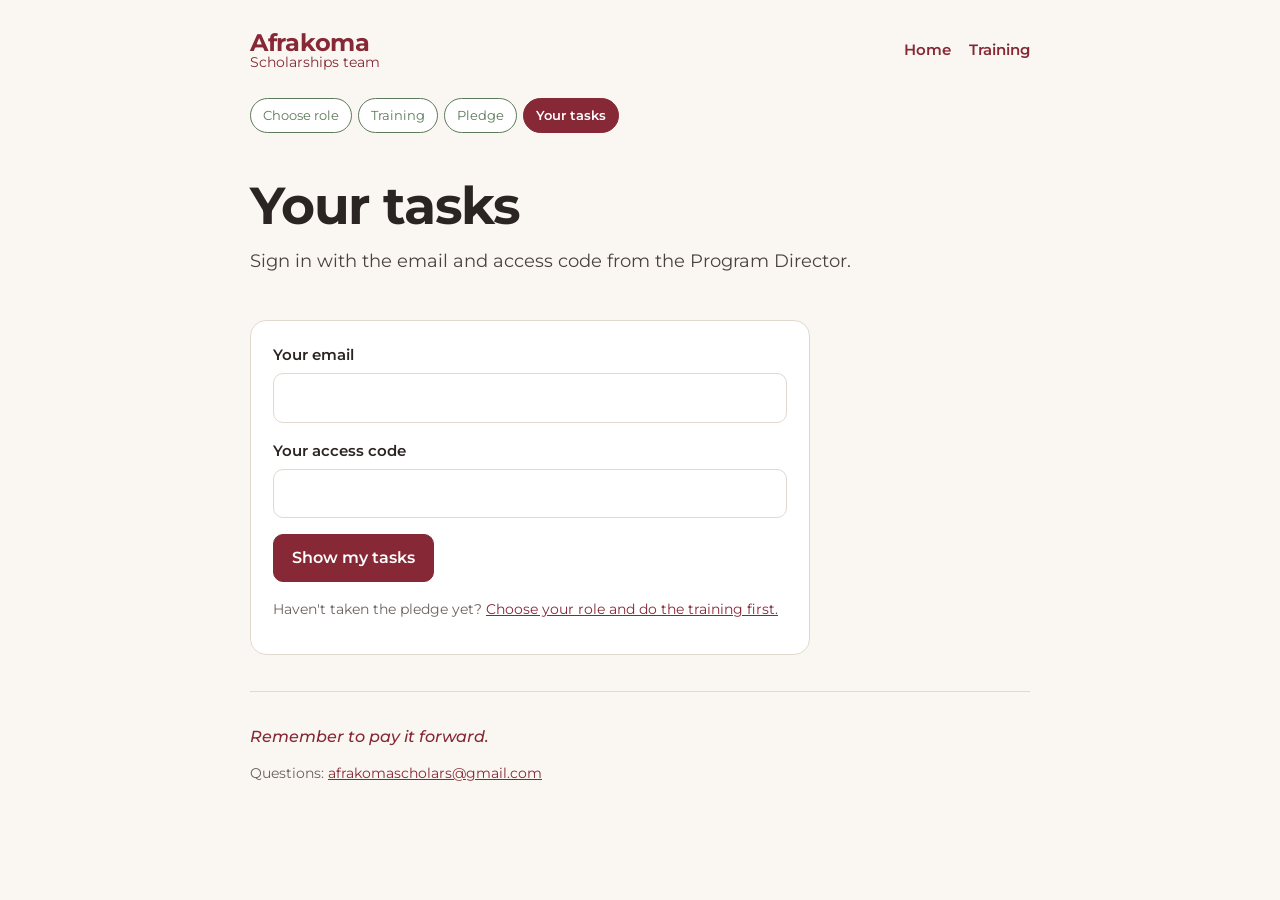
==== tasks.html @ 38ac9f1f "Phase 1: team site" ====
<!doctype html>
<!--
  Afrakoma team site: "Your tasks" page.
  1. If this tab has no session, ask for email + access code.
  2. Ask the backend for this person's task links (only works after the pledge).
  3. Show role-specific guidance plus the links from the Links tab.
  Phase 1 (tonight): Desk and Program Director work from Drive links.
  Phase 2 (Saturday): Panel scoring and caller tools appear in the
  #tool-area section for those roles.
-->
<html lang="en">
<head>
<meta charset="utf-8">
<meta name="viewport" content="width=device-width,initial-scale=1">
<meta name="robots" content="noindex,nofollow">
<title>Your tasks | Afrakoma Team</title>
<link rel="preconnect" href="https://fonts.googleapis.com"><link rel="preconnect" href="https://fonts.gstatic.com" crossorigin>
<link href="https://fonts.googleapis.com/css2?family=Montserrat:ital,wght@0,400;0,500;0,600;0,700;1,500&display=swap" rel="stylesheet">
<link rel="stylesheet" href="assets/site.css">
</head>
<body data-page="tasks">
<div class="wrap">

<header class="top">
  <a class="mark" href="index.html"><b>Afrakoma</b><span>Scholarships team</span></a>
  <nav class="nav-top" aria-label="Site"><a href="index.html">Home</a><a id="nav-training" href="index.html#roles">Training</a></nav>
</header>
<ol class="journey" aria-label="Your progress"><li class="done">Choose role</li><li class="done">Training</li><li class="done">Pledge</li><li class="here" aria-current="step">Your tasks</li></ol>

<div class="hero">
  <h1 id="title">Your tasks</h1>
  <p class="lede" id="lede">Sign in with the email and access code from the Program Director.</p>
</div>

<!-- Sign-in (shown when this tab has no session) -->
<section class="first" id="signin-area" hidden>
  <form id="signin-form" class="form" novalidate>
    <div class="field"><label for="email">Your email</label><input id="email" type="email" autocomplete="email" required></div>
    <div class="field"><label for="code">Your access code</label><input id="code" type="text" autocomplete="off" autocapitalize="characters" spellcheck="false" required></div>
    <p id="signin-msg" class="msg err" role="alert" hidden></p>
    <div><button id="signin-btn" type="submit">Show my tasks</button></div>
    <p class="hint">Haven't taken the pledge yet? <a href="index.html#roles">Choose your role and do the training first.</a></p>
  </form>
</section>

<!-- Task view (filled in by the script below) -->
<section class="first" id="task-area" hidden>
  <div class="signedin"><span id="who"></span><button class="ghost reset" id="signout" type="button">Sign out</button></div>

  <div id="guide" style="margin-top:22px"></div>

  <!-- Phase 2 tools (Panel scoring, caller log) will render here -->
  <div id="tool-area" style="margin-top:22px"></div>

  <h2 style="margin-top:30px">Your links</h2>
  <p class="sub">These open in Google Drive. You only have access to what your role needs.</p>
  <ul class="links" id="links"></ul>
  <p id="no-links" class="hint" hidden>No links are set up for your role yet. The Program Director will add them.</p>
</section>

<footer>
  <p class="pf">Remember to pay it forward.</p>
  <p>Questions: <a href="mailto:afrakomascholars@gmail.com">afrakomascholars@gmail.com</a></p>
</footer>
</div>

<script src="assets/config.js"></script>
<script src="assets/app.js"></script>
<script>
(function () {
  'use strict';

  // ---- Role-specific guidance shown above the links ------------------------
  // Plain text only (rendered with textContent). Edit freely.
  var GUIDE = {
    desk: {
      lede: 'You work directly in Google Drive. Nothing about applicants is shown on this site.',
      steps: [
        'Intake: copy the responses to "2026 Desk Review", resolve duplicates, mark each row Eligible or Not eligible.',
        'Documents: check every upload in Drive and mark Verified, Query or Failed. Send all Queries to the Program Director.',
        'Blind IDs: once every Query is settled, assign Applicant IDs and build the redacted 2026 Panel Sheet.',
        'Handoff: when the Program Director approves the final IDs, build the 2026 Winner Call Sheet.'
      ]
    },
    panel: {
      lede: 'You score every application blind, out of 100.',
      soon: 'Scoring opens here on Saturday, October 3, once the Verification Desk has built the Panel Sheet. You will see one application at a time and score it with the rubric from your training.',
      steps: []
    },
    callers: {
      lede: 'You bring the good news and confirm each family\'s Mobile Money account.',
      soon: 'Your call tools open here before calls begin. Every Selected family must be called by Monday, October 5. Until then, re-read the call script in your training.',
      steps: []
    },
    director: {
      lede: 'You approve the final list, settle exceptions and keep the cycle on time.',
      steps: [
        'Settle every Desk Query before the Panel Sheet is shared.',
        'Approve 5 winners and the Reserves from the Panel\'s ranked Applicant IDs.',
        'Decide any MoMo name mismatch. Pay only the number in the application, by Wednesday, October 7.',
        'Approve the announcement once all five payments are logged.'
      ]
    }
  };

  var signinArea = document.getElementById('signin-area');
  var taskArea = document.getElementById('task-area');

  // ---- Load tasks for a signed-in person ------------------------------------
  function loadTasks(creds) {
    return AFK.api('tasks', { email: creds.email, code: creds.code }).then(function (res) {
      if (!res.ok) {
        AFK.session.clear();
        showSignin(res.error);
        return;
      }
      AFK.session.save({ email: creds.email, code: creds.code, name: res.person.name, role: res.person.role, pledged: true });
      render(res.person, res.links || []);
    });
  }

  // ---- Draw the task view ---------------------------------------------------
  function render(person, links) {
    var role = AFK.role(person.role) || { name: person.role, training: 'index.html#roles' };
    var guide = GUIDE[person.role] || { lede: '', steps: [] };

    document.getElementById('title').textContent = role.name + ': your tasks';
    document.getElementById('lede').textContent = guide.lede;
    document.getElementById('who').textContent = 'Signed in as ' + person.name + ' (' + role.name + ')';
    document.getElementById('nav-training').href = role.training;

    // Guidance: either "coming soon" or a numbered list of what to do.
    var guideEl = document.getElementById('guide');
    guideEl.innerHTML = '';
    if (guide.soon) {
      var soon = document.createElement('div');
      soon.className = 'soon';
      soon.textContent = guide.soon;
      guideEl.appendChild(soon);
    }
    if (guide.steps.length) {
      var ol = document.createElement('ol');
      ol.className = 'steps';
      guide.steps.forEach(function (text) {
        var li = document.createElement('li');
        var p = document.createElement('p');
        p.style.paddingTop = '7px';
        p.textContent = text;
        li.appendChild(p);
        ol.appendChild(li);
      });
      guideEl.appendChild(ol);
    }

    // Links from the backend. Built with DOM methods, never innerHTML, so sheet
    // content can't inject markup.
    var list = document.getElementById('links');
    list.innerHTML = '';
    links.forEach(function (l) {
      var li = document.createElement('li');
      var a = document.createElement('a');
      a.href = l.url;
      a.target = '_blank';
      a.rel = 'noopener';
      a.textContent = l.label;
      if (l.note) {
        var n = document.createElement('span');
        n.className = 'n';
        n.textContent = l.note;
        a.appendChild(n);
      }
      li.appendChild(a);
      list.appendChild(li);
    });
    document.getElementById('no-links').hidden = links.length > 0;

    signinArea.hidden = true;
    taskArea.hidden = false;
  }

  function showSignin(error) {
    taskArea.hidden = true;
    signinArea.hidden = false;
    AFK.show(document.getElementById('signin-msg'), error || '');
  }

  // ---- Sign-in form ---------------------------------------------------------
  document.getElementById('signin-form').addEventListener('submit', function (event) {
    event.preventDefault();
    var email = document.getElementById('email').value.trim();
    var code = document.getElementById('code').value.trim();
    if (!email || !code) return showSignin('Enter your email and access code.');
    var btn = document.getElementById('signin-btn');
    btn.disabled = true; btn.textContent = 'Checking…';
    loadTasks({ email: email, code: code }).then(function () { btn.disabled = false; btn.textContent = 'Show my tasks'; });
  });

  document.getElementById('signout').addEventListener('click', function () {
    AFK.session.clear();
    showSignin('');
  });

  // ---- Start ----------------------------------------------------------------
  var existing = AFK.session.get();
  if (existing && existing.email && existing.code) loadTasks(existing);
  else showSignin('');
})();
</script>
</body>
</html>
---- assets/site.css ----
/* Afrakoma team site: shared styles. Brand: burgundy #862835 on Paper #FAF7F2, Montserrat. */

:root{--paper:#FAF7F2;--ink:#2A2522;--burg:#862835;--deep:#5E1B25;--tint:#F3E7E8;--line:#E2D9CE;--muted:#6B625C;--ok:#5C7A5A;--alert:#B5502E;--white:#FFFFFF}
*{box-sizing:border-box}
html{-webkit-text-size-adjust:100%}
body{margin:0;background:var(--paper);color:var(--ink);font-family:'Montserrat',system-ui,-apple-system,'Segoe UI',sans-serif;font-size:16px;line-height:1.6}
a{color:var(--burg)}a:hover{color:var(--deep)}
:focus-visible{outline:3px solid var(--burg);outline-offset:2px;border-radius:4px}
.wrap{max-width:820px;margin:0 auto;padding:0 20px}
header.top{padding:28px 0 8px}
.mark{display:flex;flex-direction:column;line-height:1.05;color:var(--burg);text-decoration:none}
.mark b{font-size:24px;font-weight:700;letter-spacing:-.3px}.mark span{font-size:14px}
.hero{padding:28px 0 8px}
.hero .who{display:inline-flex;align-items:center;gap:10px;font-weight:600;color:var(--burg);background:var(--tint);border-radius:999px;padding:6px 14px 6px 8px;font-size:14px}
.hero .who svg{width:22px;height:22px}
h1{font-size:clamp(34px,6vw,52px);line-height:1.05;letter-spacing:-1.2px;margin:18px 0 14px;font-weight:700}
.lede{font-size:18px;max-width:640px;color:#4A423D;margin:0}
h2{font-size:26px;letter-spacing:-.4px;margin:0 0 6px;line-height:1.2}
h3{font-size:18px;margin:0 0 4px}
p{margin:0 0 12px}
section{padding:36px 0;border-top:1.5px solid var(--line)}
section.first{border-top:0}
.sub{color:var(--muted);margin:0 0 20px;max-width:640px}
/* cycle rail */
.rail{margin:28px 0 4px;display:grid;grid-template-columns:repeat(8,minmax(0,1fr));gap:4px}
.rail .st{position:relative;padding:10px 0 0}
.rail .bar{height:8px;border-radius:4px;background:var(--line)}
.rail .st.me .bar{background:var(--burg)}
.rail .nm{font-size:12px;line-height:1.25;margin-top:8px;color:var(--muted)}
.rail .st.me .nm{color:var(--ink);font-weight:600}
.rail .ow{font-size:11px;color:var(--muted)}
.railkey{font-size:13px;color:var(--muted);margin:10px 0 0}
@media (max-width:640px){.rail{grid-template-columns:repeat(4,minmax(0,1fr));row-gap:14px}}
/* tiles */
.tiles{display:grid;grid-template-columns:repeat(auto-fit,minmax(220px,1fr));gap:12px}
.tile{background:var(--white);border:1.5px solid var(--line);border-radius:14px;padding:18px}
.tile .ic{width:36px;height:36px;color:var(--burg);margin-bottom:10px}
.tile p:last-child{margin:0}
.tile.never{background:transparent;border-style:dashed}
.tile.never .ic{color:var(--alert)}
.tile.date{border-left:6px solid var(--burg)}
.tile.date .d{font-size:26px;font-weight:700;letter-spacing:-.5px;line-height:1.1}
.tile.date .w{color:var(--muted);font-size:14px}
a.tile{text-decoration:none;color:var(--ink);display:block}
a.tile:hover{border-color:var(--burg)}
/* steps */
ol.steps{list-style:none;margin:0;padding:0;counter-reset:s}
ol.steps>li{counter-increment:s;position:relative;padding:0 0 22px 56px}
ol.steps>li::before{content:counter(s);position:absolute;left:0;top:0;width:38px;height:38px;border-radius:50%;background:var(--burg);color:#fff;font-weight:700;display:grid;place-items:center}
ol.steps>li::after{content:"";position:absolute;left:18px;top:42px;bottom:4px;width:2px;background:var(--line)}
ol.steps>li:last-child::after{display:none}
ol.steps h3{padding-top:6px}
details.more{margin-top:6px}
details.more summary{cursor:pointer;color:var(--burg);font-weight:600;font-size:15px;list-style:none;display:inline-flex;align-items:center;gap:6px;min-height:44px}
details.more summary::-webkit-details-marker{display:none}
details.more summary::before{content:"+";font-weight:700;width:18px;text-align:center}
details.more[open] summary::before{content:"\2212"}
.box{background:var(--white);border:1.5px solid var(--line);border-radius:12px;padding:16px 18px;margin-top:8px}
.note{border-left:4px solid var(--alert);background:#FBF1EC;padding:12px 16px;border-radius:0 10px 10px 0;margin:12px 0}
.note.ok{border-color:var(--ok);background:#EEF2EC}
table{width:100%;border-collapse:collapse;font-size:15px;background:var(--white);border:1.5px solid var(--line);border-radius:12px;overflow:hidden}
th,td{text-align:left;padding:10px 12px;border-bottom:1px solid var(--line);vertical-align:top}
th{background:var(--tint);font-weight:600}
tr:last-child td{border-bottom:0}
.tw{overflow-x:auto}
ul.tight{margin:0;padding-left:20px}ul.tight li{margin:4px 0}
/* checklist */
.cl{background:var(--white);border:1.5px solid var(--line);border-radius:14px;padding:8px 18px 14px}
.cl h3{margin:16px 0 8px;font-size:16px}
.cl label{display:flex;gap:12px;align-items:flex-start;padding:8px 0;cursor:pointer;min-height:44px}
.cl input{appearance:none;-webkit-appearance:none;width:22px;height:22px;flex:0 0 22px;border:2px solid var(--muted);border-radius:6px;margin-top:2px;display:grid;place-items:center;background:#fff;cursor:pointer}
.cl input:checked{background:var(--burg);border-color:var(--burg)}
.cl input:checked::after{content:"";width:6px;height:11px;border:solid #fff;border-width:0 2.5px 2.5px 0;transform:rotate(45deg) translate(-1px,-1px)}
.cl input:checked+span{color:var(--muted);text-decoration:line-through}
.prog{display:flex;align-items:center;gap:14px;margin:4px 0 16px}
.prog .tr{flex:1;height:10px;background:var(--line);border-radius:5px;overflow:hidden}
.prog .fl{height:100%;width:0;background:var(--ok);transition:width .3s}
.prog .lb{font-weight:600;font-size:14px;min-width:120px;text-align:right}
button,.btn{font:inherit;font-weight:600;border-radius:10px;border:1.5px solid var(--burg);background:var(--burg);color:#fff;padding:10px 18px;cursor:pointer;min-height:44px}
button.ghost{background:transparent;color:var(--burg)}
button:disabled{opacity:.4;cursor:default}
.reset{margin-top:10px;font-size:14px;min-height:40px;padding:6px 14px}
footer{padding:32px 0 48px;border-top:1.5px solid var(--line);color:var(--muted);font-size:14px}
footer .pf{color:var(--burg);font-style:italic;font-weight:500;font-size:16px}
@media (prefers-reduced-motion:reduce){*{transition:none!important}}
@media print{
 body{background:#fff;font-size:12pt}
 .noprint,button,.reset{display:none!important}
 details.more{display:block}details.more>*{display:block}
 details.more summary{display:none}
 section{break-inside:auto;padding:22px 0}
 .tile,.box,.cl,table,ol.steps>li{break-inside:avoid}
 .stepper .sp{display:block!important;margin-bottom:12px}
 .prog{display:none}
 a{text-decoration:none;color:var(--ink)}
}

/* ---- Site frame ---- */
header.top{display:flex;justify-content:space-between;align-items:center;gap:16px;flex-wrap:wrap}
.nav-top{display:flex;gap:18px;font-weight:600;font-size:15px}
.nav-top a{text-decoration:none;padding:10px 0}
.nav-top a:hover{text-decoration:underline}
/* Journey: Choose role > Training > Pledge > Your tasks */
.journey{list-style:none;display:flex;gap:6px;padding:0;margin:18px 0 0;flex-wrap:wrap;font-size:13px}
.journey li{padding:6px 12px;border-radius:999px;background:#fff;border:1.5px solid var(--line);color:var(--muted)}
.journey li.done{color:var(--ok);border-color:var(--ok)}
.journey li.here{background:var(--burg);border-color:var(--burg);color:#fff;font-weight:600}
section.next{background:var(--tint);border:0;border-radius:16px;padding:28px 24px;margin:12px 0 0}
a.btn{display:inline-flex;align-items:center;text-decoration:none;color:#fff}
a.btn:hover{background:var(--deep);color:#fff}
/* ---- Forms (pledge, sign-in) ---- */
.form{background:#fff;border:1.5px solid var(--line);border-radius:16px;padding:22px;display:grid;gap:16px;max-width:560px}
.field{display:grid;gap:6px}
.field label{font-weight:600;font-size:15px}
.field input{font:inherit;padding:11px 12px;border:1.5px solid var(--line);border-radius:10px;background:#fff;min-height:44px}
.field input:focus{border-color:var(--burg)}
.hint{font-size:14px;color:var(--muted)}
.msg{padding:12px 14px;border-radius:10px;font-size:15px}
.msg.err{background:#FBF1EC;color:#7A3420;border-left:4px solid var(--alert)}
.msg.good{background:#EEF2EC;color:#3E5A3C;border-left:4px solid var(--ok)}
.pledge-list{list-style:none;padding:0;margin:0;display:grid;gap:10px}
.pledge-list label{display:flex;gap:12px;align-items:flex-start;cursor:pointer;background:#fff;border:1.5px solid var(--line);border-radius:12px;padding:14px;min-height:44px}
.pledge-list input{width:22px;height:22px;flex:0 0 22px;margin-top:1px;accent-color:var(--burg)}
/* ---- Role picker and tasks ---- */
a.role-card{text-decoration:none;color:var(--ink);display:flex;flex-direction:column;gap:8px}
a.role-card:hover{border-color:var(--burg)}
a.role-card .go{margin-top:auto;color:var(--burg);font-weight:600}
.links{list-style:none;padding:0;margin:0;display:grid;gap:10px}
.links a{display:block;background:#fff;border:1.5px solid var(--line);border-radius:12px;padding:14px 16px;text-decoration:none;font-weight:600}
.links a:hover{border-color:var(--burg)}
.links .n{display:block;font-weight:400;color:var(--muted);font-size:14px;margin-top:2px}
.signedin{display:flex;justify-content:space-between;align-items:center;gap:12px;flex-wrap:wrap;background:#fff;border:1.5px solid var(--line);border-radius:12px;padding:12px 16px;font-size:15px}
.soon{border:1.5px dashed var(--burg);border-radius:14px;padding:18px;background:#fff}
[hidden]{display:none!important}
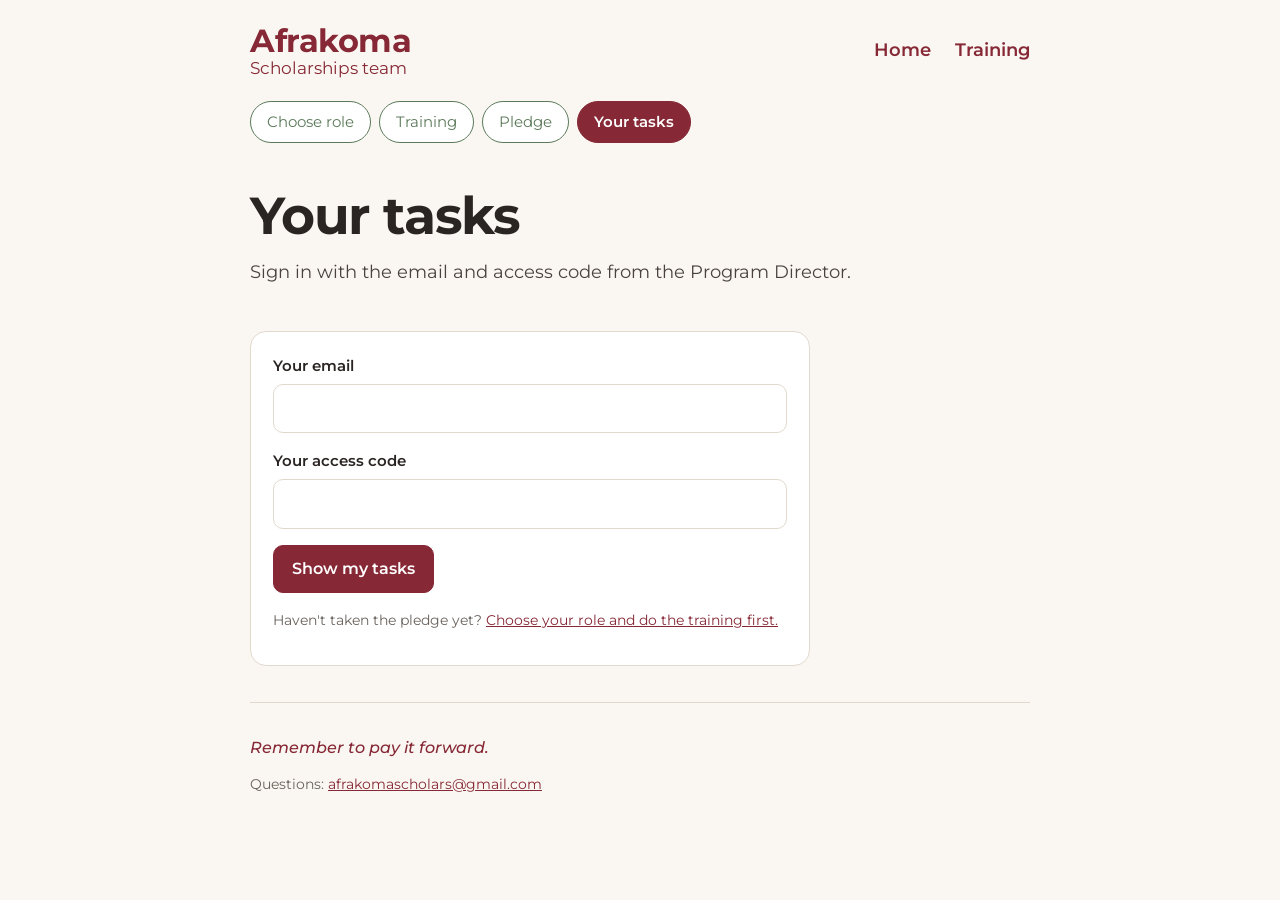
==== commit 87fa2897: "Phase 2: panel, caller and director tools" ====
--- a/tasks.html
+++ b/tasks.html
@@ -4,9 +4,8 @@
   1. If this tab has no session, ask for email + access code.
   2. Ask the backend for this person's task links (only works after the pledge).
   3. Show role-specific guidance plus the links from the Links tab.
-  Phase 1 (tonight): Desk and Program Director work from Drive links.
-  Phase 2 (Saturday): Panel scoring and caller tools appear in the
-  #tool-area section for those roles.
+  4. Panel, Callers and Program Director also get their tool from
+     assets/tools.js in #tool-area. The Desk works in Drive (links only).
 -->
 <html lang="en">
 <head>
@@ -52,10 +51,11 @@
   <!-- Phase 2 tools (Panel scoring, caller log) will render here -->
   <div id="tool-area" style="margin-top:22px"></div>
 
-  <h2 style="margin-top:30px">Your links</h2>
-  <p class="sub">These open in Google Drive. You only have access to what your role needs.</p>
-  <ul class="links" id="links"></ul>
-  <p id="no-links" class="hint" hidden>No links are set up for your role yet. The Program Director will add them.</p>
+  <div id="links-area">
+    <h2 style="margin-top:30px">Your links</h2>
+    <p class="sub">These open in Google Drive. You only have access to what your role needs.</p>
+    <ul class="links" id="links"></ul>
+  </div>
 </section>
 
 <footer>
@@ -66,6 +66,7 @@
 
 <script src="assets/config.js"></script>
 <script src="assets/app.js"></script>
+<script src="assets/tools.js"></script>
 <script>
 (function () {
   'use strict';
@@ -78,27 +79,25 @@
       steps: [
         'Intake: copy the responses to "2026 Desk Review", resolve duplicates, mark each row Eligible or Not eligible.',
         'Documents: check every upload in Drive and mark Verified, Query or Failed. Send all Queries to the Program Director.',
-        'Blind IDs: once every Query is settled, assign Applicant IDs and build the redacted 2026 Panel Sheet.',
-        'Handoff: when the Program Director approves the final IDs, build the 2026 Winner Call Sheet.'
+        'Blind IDs: once every Query is settled, fill the 2026 Panel Sheet (Applicant ID, aggregate, redacted answers). Tick Ready on each row after a second Desk member has checked the redaction.',
+        'Handoff: fill the 2026 Winner Call Sheet with each Applicant ID and its student, guardian, phone, MoMo number, school and region. Callers see a family only once the Program Director marks it Selected.'
       ]
     },
     panel: {
-      lede: 'You score every application blind, out of 100.',
-      soon: 'Scoring opens here on Saturday, October 3, once the Verification Desk has built the Panel Sheet. You will see one application at a time and score it with the rubric from your training.',
+      lede: 'You score every application blind, out of 100. Pick an application below to start.',
       steps: []
     },
     callers: {
-      lede: 'You bring the good news and confirm each family\'s Mobile Money account.',
-      soon: 'Your call tools open here before calls begin. Every Selected family must be called by Monday, October 5. Until then, re-read the call script in your training.',
+      lede: 'You bring the good news and confirm each family\'s Mobile Money account. Open a family below to start.',
       steps: []
     },
     director: {
       lede: 'You approve the final list, settle exceptions and keep the cycle on time.',
       steps: [
-        'Settle every Desk Query before the Panel Sheet is shared.',
-        'Approve 5 winners and the Reserves from the Panel\'s ranked Applicant IDs.',
-        'Decide any MoMo name mismatch. Pay only the number in the application, by Wednesday, October 7.',
-        'Approve the announcement once all five payments are logged.'
+        'Settle every Desk Query before the Panel Sheet is marked Ready.',
+        'When the Panel has scored, mark each Applicant ID Selected on the board below. This cycle funds up to 7 students.',
+        'Decide any MoMo Check or No match. Pay only the number in the application, by Wednesday, October 7.',
+        'Approve the announcement once every payment is logged.'
       ]
     }
   };
@@ -172,10 +171,17 @@
       li.appendChild(a);
       list.appendChild(li);
     });
-    document.getElementById('no-links').hidden = links.length > 0;
+    document.getElementById('links-area').hidden = links.length === 0;
 
     signinArea.hidden = true;
     taskArea.hidden = false;
+
+    // Role tool (Panel scoring, caller log, Director board). The Desk has none.
+    var toolArea = document.getElementById('tool-area');
+    toolArea.innerHTML = '';
+    var tool = window.AFK_TOOLS && window.AFK_TOOLS[person.role];
+    var creds = AFK.session.get();
+    if (tool && creds) tool(toolArea, { email: creds.email, code: creds.code });
   }
 
   function showSignin(error) {
--- a/assets/site.css
+++ b/assets/site.css
@@ -132,3 +132,45 @@
 .signedin{display:flex;justify-content:space-between;align-items:center;gap:12px;flex-wrap:wrap;background:#fff;border:1.5px solid var(--line);border-radius:12px;padding:12px 16px;font-size:15px}
 .soon{border:1.5px dashed var(--burg);border-radius:14px;padding:18px;background:#fff}
 [hidden]{display:none!important}
+
+/* ---- Header scale: logo and navigation sit a clear step above body text (16px) ---- */
+header.top{padding:24px 0 6px}
+.mark b{font-size:32px;letter-spacing:-.5px}
+.mark span{font-size:17px;margin-top:2px}
+.nav-top{font-size:18px;gap:24px}
+.journey{font-size:15px;gap:8px}
+.journey li{padding:8px 16px}
+@media (max-width:640px){.mark b{font-size:28px}.mark span{font-size:16px}.nav-top{font-size:17px;gap:18px}.journey{font-size:14px}.journey li{padding:7px 13px}}
+
+/* ---- Role tools on Your tasks (assets/tools.js) ---- */
+.chip{display:inline-block;font-size:13px;font-weight:600;border-radius:999px;padding:3px 10px;margin:4px 6px 4px 0}
+.chip.ok{background:#EEF2EC;color:#3E5A3C}
+.chip.warn{background:#FBF1EC;color:#7A3420}
+.chip.plain{background:var(--tint);color:var(--deep)}
+button.tile.pick{font:inherit;text-align:left;cursor:pointer;color:var(--ink);display:flex;flex-direction:column;align-items:flex-start;gap:6px}
+button.tile.pick:hover{border-color:var(--burg)}
+.tile .go{margin-top:auto;color:var(--burg);font-weight:600}
+.tile .big{font-size:22px;font-weight:700;letter-spacing:.5px;margin:0 0 4px}
+.tile a.btn{margin-top:6px}
+button.back{margin:0 0 16px}
+blockquote.answer{margin:8px 0 20px;padding:16px 18px;background:#fff;border:1.5px solid var(--line);border-left:5px solid var(--burg);border-radius:0 12px 12px 0;white-space:pre-wrap;font-size:17px}
+.scorer{display:grid;gap:4px;margin-top:8px}
+fieldset.crit{border:1.5px solid var(--line);border-radius:14px;background:#fff;padding:14px 16px 12px;margin:0 0 12px}
+fieldset.crit legend{padding:0 6px;font-size:17px}
+.wt{font-weight:500;color:var(--burg);font-size:14px;margin-left:8px}
+.opt{display:flex;gap:12px;align-items:flex-start;padding:7px 8px;border-radius:10px;cursor:pointer;min-height:44px}
+.opt:hover{background:var(--tint)}
+.opt input{position:absolute;opacity:0;width:1px;height:1px}
+.opt .sc{flex:0 0 34px;height:34px;border-radius:50%;border:2px solid var(--line);display:grid;place-items:center;font-weight:700}
+.opt input:checked+.sc{background:var(--burg);border-color:var(--burg);color:#fff}
+.opt input:focus-visible+.sc{outline:3px solid var(--burg);outline-offset:2px}
+.opt .tx{padding-top:5px}
+.totalbox{display:flex;align-items:baseline;gap:14px;flex-wrap:wrap;background:var(--deep);color:#fff;border-radius:14px;padding:16px 22px;margin:4px 0 12px}
+.totalbox .n{font-size:40px;font-weight:700;letter-spacing:-1px;line-height:1}
+.form.wide{max-width:none}
+.form select,.form textarea{font:inherit;padding:11px 12px;border:1.5px solid var(--line);border-radius:10px;background:#fff;min-height:44px;width:100%}
+.form textarea{resize:vertical}
+pre.calllog{font-family:inherit;white-space:pre-wrap;background:#fff;border:1.5px solid var(--line);border-radius:12px;padding:12px 14px;margin:6px 0 10px;font-size:15px}
+.quick{display:flex;flex-wrap:wrap;gap:8px;margin:0 0 18px}
+.between{display:flex;justify-content:space-between;align-items:center;gap:12px;flex-wrap:wrap;margin-bottom:12px}
+td select{font:inherit;padding:6px 8px;border:1.5px solid var(--line);border-radius:8px;background:#fff;min-height:40px}
